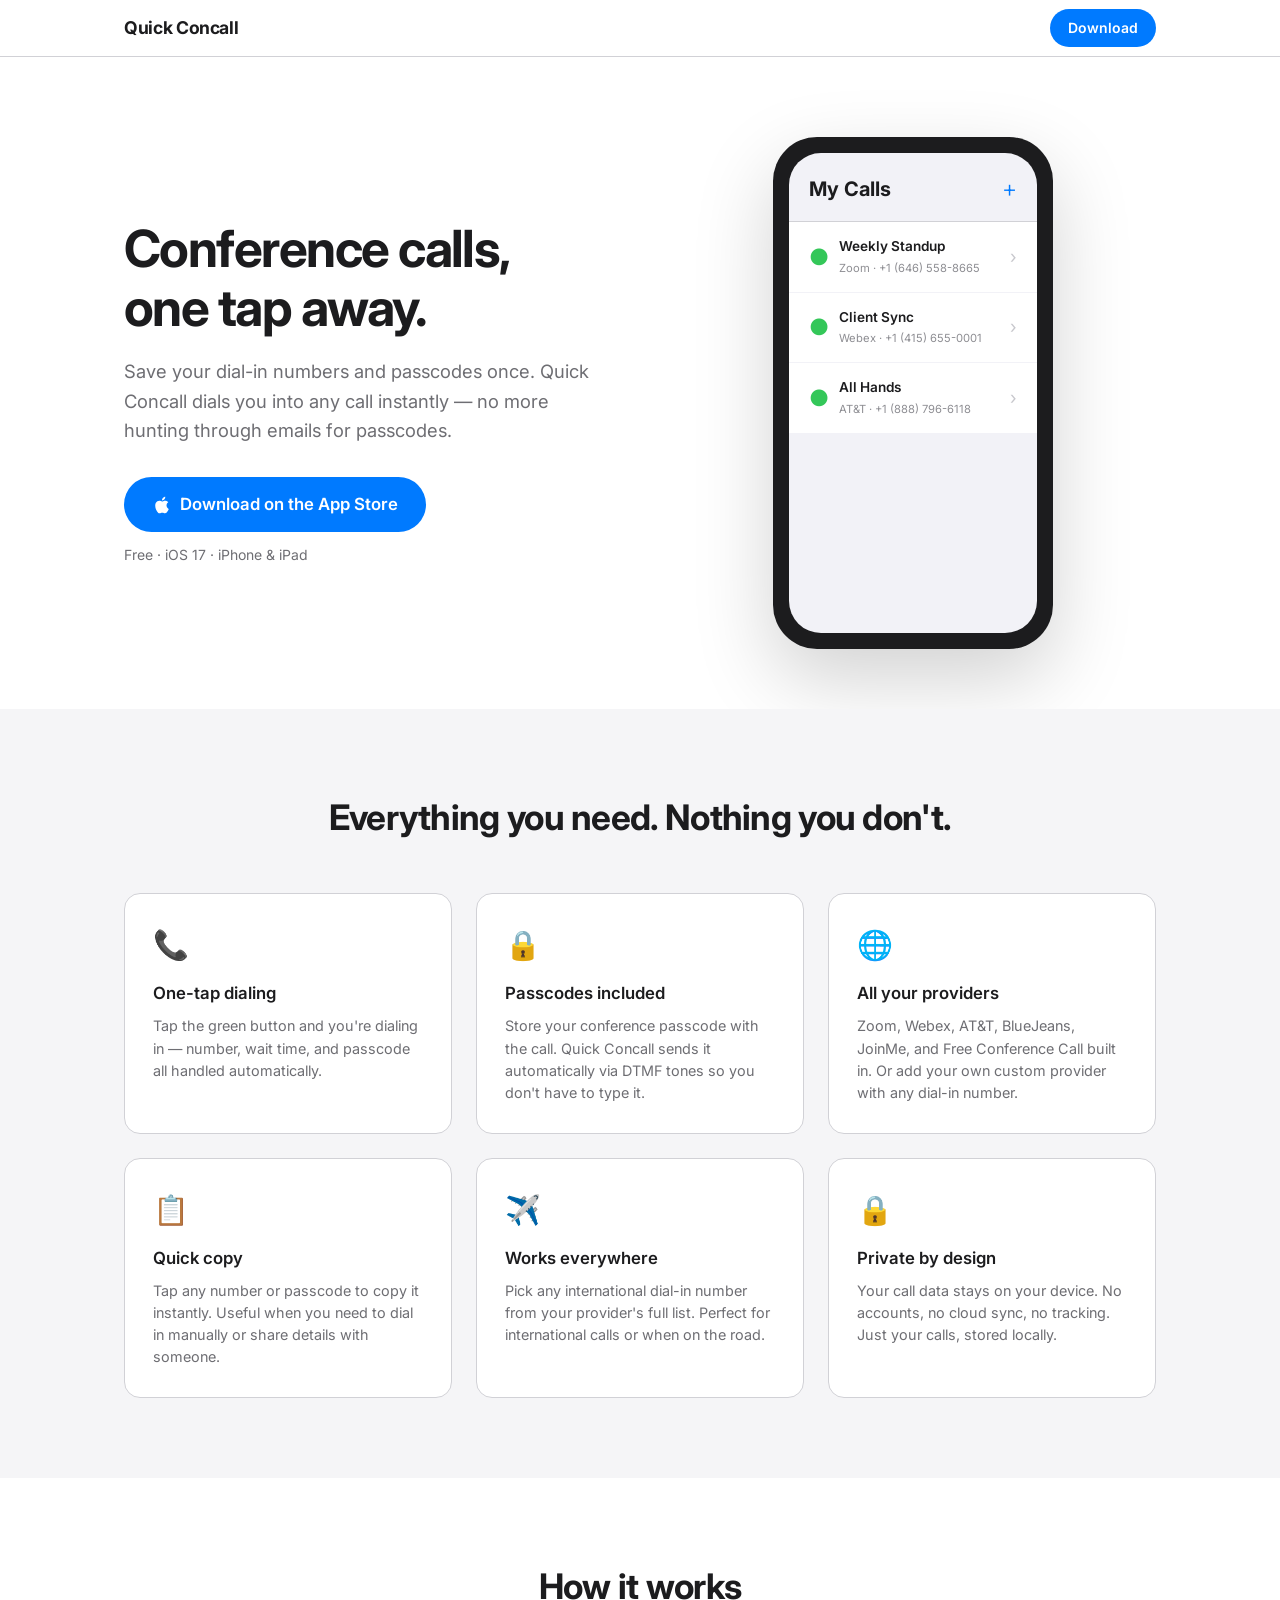
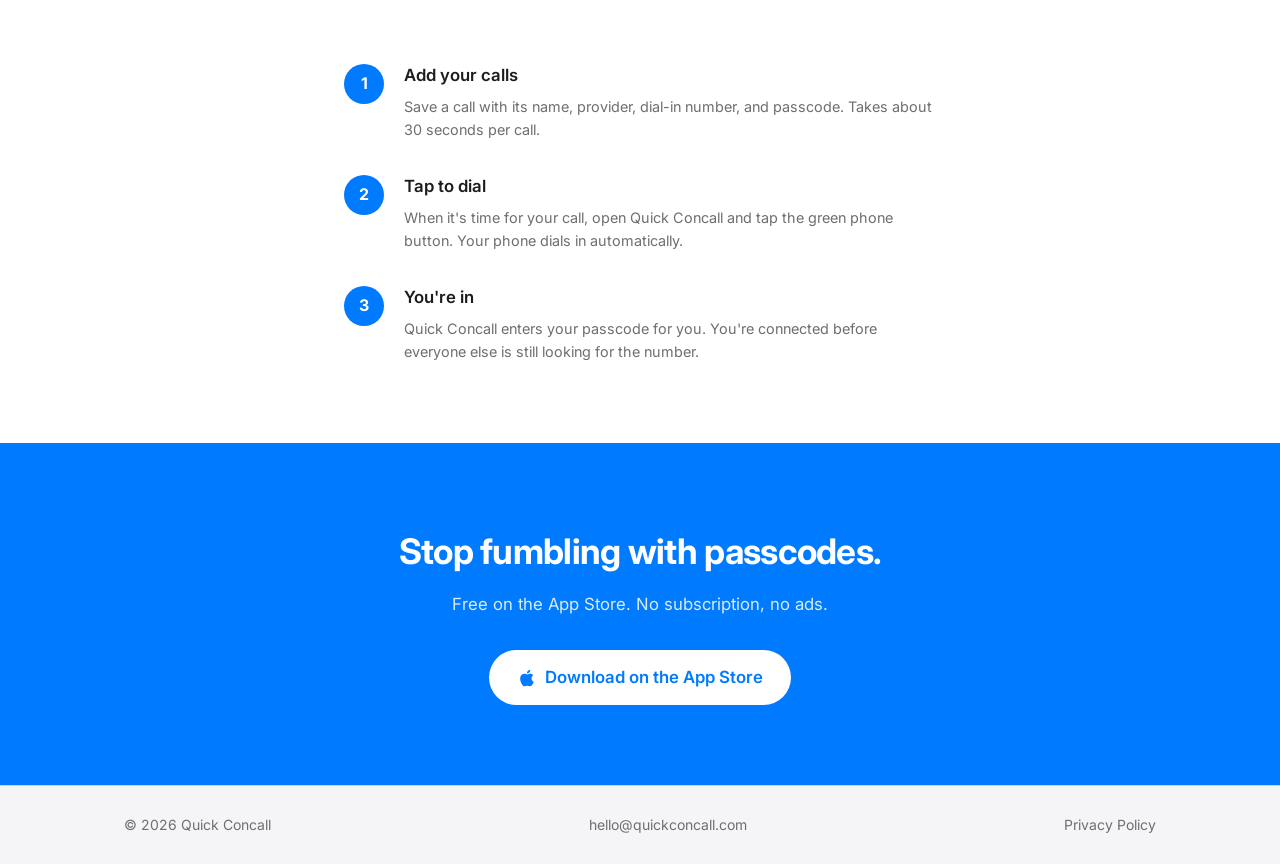
==== index.html @ 37980966 "Initial marketing site" ====
<!DOCTYPE html>
<html lang="en">
<head>
  <meta charset="UTF-8" />
  <meta name="viewport" content="width=device-width, initial-scale=1.0" />
  <title>Quick Concall — Dial into conference calls instantly</title>
  <meta name="description" content="Quick Concall saves your conference call numbers and dials in with one tap. No more fumbling for passcodes." />
  <link rel="preconnect" href="https://fonts.googleapis.com" />
  <link rel="preconnect" href="https://fonts.gstatic.com" crossorigin />
  <link href="https://fonts.googleapis.com/css2?family=Inter:wght@400;500;600;700&display=swap" rel="stylesheet" />
  <link rel="stylesheet" href="styles.css" />
</head>
<body>

  <header class="nav">
    <div class="container nav-inner">
      <span class="logo">Quick Concall</span>
      <a class="btn btn-small" href="https://apps.apple.com/app/id6738076093">Download</a>
    </div>
  </header>

  <main>

    <!-- Hero -->
    <section class="hero">
      <div class="container hero-inner">
        <div class="hero-text">
          <h1>Conference calls,<br>one tap away.</h1>
          <p class="lead">Save your dial-in numbers and passcodes once. Quick Concall dials you into any call instantly — no more hunting through emails for passcodes.</p>
          <a class="btn btn-large" href="https://apps.apple.com/app/id6738076093">
            <svg width="20" height="20" viewBox="0 0 24 24" fill="currentColor" aria-hidden="true">
              <path d="M18.71 19.5c-.83 1.24-1.71 2.45-3.05 2.47-1.34.03-1.77-.79-3.29-.79-1.53 0-2 .77-3.27.82-1.31.05-2.3-1.32-3.14-2.53C4.25 17 2.94 12.45 4.7 9.39c.87-1.52 2.43-2.48 4.12-2.51 1.28-.02 2.5.87 3.29.87.78 0 2.26-1.07 3.8-.91.65.03 2.47.26 3.64 1.98-.09.06-2.17 1.28-2.15 3.81.03 3.02 2.65 4.03 2.68 4.04-.03.07-.42 1.44-1.38 2.83M13 3.5c.73-.83 1.94-1.46 2.94-1.5.13 1.17-.34 2.35-1.04 3.19-.69.85-1.83 1.51-2.95 1.42-.15-1.15.41-2.35 1.05-3.11z"/>
            </svg>
            Download on the App Store
          </a>
          <p class="sub">Free · iOS 17 · iPhone &amp; iPad</p>
        </div>
        <div class="hero-image">
          <div class="phone-mockup">
            <div class="phone-screen">
              <div class="mock-header">
                <span class="mock-title">My Calls</span>
                <span class="mock-plus">+</span>
              </div>
              <div class="mock-calls">
                <div class="mock-call">
                  <span class="mock-dial">&#9679;</span>
                  <div class="mock-info">
                    <span class="mock-name">Weekly Standup</span>
                    <span class="mock-sub">Zoom · +1 (646) 558-8665</span>
                  </div>
                  <span class="mock-arrow">›</span>
                </div>
                <div class="mock-call">
                  <span class="mock-dial">&#9679;</span>
                  <div class="mock-info">
                    <span class="mock-name">Client Sync</span>
                    <span class="mock-sub">Webex · +1 (415) 655-0001</span>
                  </div>
                  <span class="mock-arrow">›</span>
                </div>
                <div class="mock-call">
                  <span class="mock-dial">&#9679;</span>
                  <div class="mock-info">
                    <span class="mock-name">All Hands</span>
                    <span class="mock-sub">AT&amp;T · +1 (888) 796-6118</span>
                  </div>
                  <span class="mock-arrow">›</span>
                </div>
              </div>
            </div>
          </div>
        </div>
      </div>
    </section>

    <!-- Features -->
    <section class="features">
      <div class="container">
        <h2>Everything you need. Nothing you don't.</h2>
        <div class="feature-grid">
          <div class="feature-card">
            <div class="feature-icon">📞</div>
            <h3>One-tap dialing</h3>
            <p>Tap the green button and you're dialing in — number, wait time, and passcode all handled automatically.</p>
          </div>
          <div class="feature-card">
            <div class="feature-icon">🔒</div>
            <h3>Passcodes included</h3>
            <p>Store your conference passcode with the call. Quick Concall sends it automatically via DTMF tones so you don't have to type it.</p>
          </div>
          <div class="feature-card">
            <div class="feature-icon">🌐</div>
            <h3>All your providers</h3>
            <p>Zoom, Webex, AT&amp;T, BlueJeans, JoinMe, and Free Conference Call built in. Or add your own custom provider with any dial-in number.</p>
          </div>
          <div class="feature-card">
            <div class="feature-icon">📋</div>
            <h3>Quick copy</h3>
            <p>Tap any number or passcode to copy it instantly. Useful when you need to dial in manually or share details with someone.</p>
          </div>
          <div class="feature-card">
            <div class="feature-icon">✈️</div>
            <h3>Works everywhere</h3>
            <p>Pick any international dial-in number from your provider's full list. Perfect for international calls or when on the road.</p>
          </div>
          <div class="feature-card">
            <div class="feature-icon">🔒</div>
            <h3>Private by design</h3>
            <p>Your call data stays on your device. No accounts, no cloud sync, no tracking. Just your calls, stored locally.</p>
          </div>
        </div>
      </div>
    </section>

    <!-- How it works -->
    <section class="how">
      <div class="container how-inner">
        <h2>How it works</h2>
        <ol class="steps">
          <li>
            <span class="step-num">1</span>
            <div>
              <h3>Add your calls</h3>
              <p>Save a call with its name, provider, dial-in number, and passcode. Takes about 30 seconds per call.</p>
            </div>
          </li>
          <li>
            <span class="step-num">2</span>
            <div>
              <h3>Tap to dial</h3>
              <p>When it's time for your call, open Quick Concall and tap the green phone button. Your phone dials in automatically.</p>
            </div>
          </li>
          <li>
            <span class="step-num">3</span>
            <div>
              <h3>You're in</h3>
              <p>Quick Concall enters your passcode for you. You're connected before everyone else is still looking for the number.</p>
            </div>
          </li>
        </ol>
      </div>
    </section>

    <!-- CTA -->
    <section class="cta">
      <div class="container">
        <h2>Stop fumbling with passcodes.</h2>
        <p>Free on the App Store. No subscription, no ads.</p>
        <a class="btn btn-large btn-white" href="https://apps.apple.com/app/id6738076093">
          <svg width="20" height="20" viewBox="0 0 24 24" fill="currentColor" aria-hidden="true">
            <path d="M18.71 19.5c-.83 1.24-1.71 2.45-3.05 2.47-1.34.03-1.77-.79-3.29-.79-1.53 0-2 .77-3.27.82-1.31.05-2.3-1.32-3.14-2.53C4.25 17 2.94 12.45 4.7 9.39c.87-1.52 2.43-2.48 4.12-2.51 1.28-.02 2.5.87 3.29.87.78 0 2.26-1.07 3.8-.91.65.03 2.47.26 3.64 1.98-.09.06-2.17 1.28-2.15 3.81.03 3.02 2.65 4.03 2.68 4.04-.03.07-.42 1.44-1.38 2.83M13 3.5c.73-.83 1.94-1.46 2.94-1.5.13 1.17-.34 2.35-1.04 3.19-.69.85-1.83 1.51-2.95 1.42-.15-1.15.41-2.35 1.05-3.11z"/>
          </svg>
          Download on the App Store
        </a>
      </div>
    </section>

  </main>

  <footer>
    <div class="container footer-inner">
      <span>© 2026 Quick Concall</span>
      <a href="mailto:hello@quickconcall.com">hello@quickconcall.com</a>
      <a href="privacy.html">Privacy Policy</a>
    </div>
  </footer>

</body>
</html>
---- styles.css ----
*, *::before, *::after { box-sizing: border-box; margin: 0; padding: 0; }

:root {
  --green: #34C759;
  --green-dark: #2aA84A;
  --blue: #007AFF;
  --blue-dark: #0062cc;
  --text: #1C1C1E;
  --text-sub: #6E6E73;
  --bg: #FFFFFF;
  --bg-alt: #F5F5F7;
  --border: #D1D1D6;
  --radius: 16px;
}

html { scroll-behavior: smooth; }

body {
  font-family: 'Inter', -apple-system, BlinkMacSystemFont, 'Segoe UI', sans-serif;
  color: var(--text);
  background: var(--bg);
  line-height: 1.6;
  -webkit-font-smoothing: antialiased;
}

.container {
  max-width: 1080px;
  margin: 0 auto;
  padding: 0 24px;
}

/* ── Nav ── */
.nav {
  position: sticky;
  top: 0;
  z-index: 100;
  background: rgba(255,255,255,0.85);
  backdrop-filter: blur(20px);
  -webkit-backdrop-filter: blur(20px);
  border-bottom: 1px solid var(--border);
}

.nav-inner {
  display: flex;
  align-items: center;
  justify-content: space-between;
  height: 56px;
}

.logo {
  font-weight: 700;
  font-size: 1.1rem;
  letter-spacing: -0.02em;
  color: var(--text);
}

/* ── Buttons ── */
.btn {
  display: inline-flex;
  align-items: center;
  gap: 8px;
  font-weight: 600;
  border-radius: 100px;
  text-decoration: none;
  transition: background 0.15s, transform 0.1s;
  cursor: pointer;
  border: none;
}

.btn:active { transform: scale(0.97); }

.btn-small {
  background: var(--blue);
  color: #fff;
  font-size: 0.875rem;
  padding: 8px 18px;
}

.btn-small:hover { background: var(--blue-dark); }

.btn-large {
  background: var(--blue);
  color: #fff;
  font-size: 1.05rem;
  padding: 14px 28px;
}

.btn-large:hover { background: var(--blue-dark); }

.btn-white {
  background: #fff;
  color: var(--blue);
}

.btn-white:hover { background: #f0f4ff; }

/* ── Hero ── */
.hero {
  padding: 80px 0 60px;
  overflow: hidden;
}

.hero-inner {
  display: grid;
  grid-template-columns: 1fr 1fr;
  gap: 60px;
  align-items: center;
}

.hero-text h1 {
  font-size: clamp(2.2rem, 5vw, 3.2rem);
  font-weight: 700;
  letter-spacing: -0.03em;
  line-height: 1.15;
  margin-bottom: 20px;
  color: var(--text);
}

.lead {
  font-size: 1.15rem;
  color: var(--text-sub);
  margin-bottom: 32px;
  max-width: 480px;
}

.sub {
  margin-top: 12px;
  font-size: 0.875rem;
  color: var(--text-sub);
}

/* ── Phone mockup ── */
.hero-image {
  display: flex;
  justify-content: center;
}

.phone-mockup {
  width: 280px;
  background: #1C1C1E;
  border-radius: 44px;
  padding: 16px;
  box-shadow: 0 30px 80px rgba(0,0,0,0.18), 0 0 0 1px rgba(255,255,255,0.08);
}

.phone-screen {
  background: #F2F2F7;
  border-radius: 32px;
  overflow: hidden;
  padding: 20px 0 8px;
  min-height: 480px;
}

.mock-header {
  display: flex;
  align-items: center;
  justify-content: space-between;
  padding: 0 20px 16px;
  border-bottom: 1px solid #D1D1D6;
}

.mock-title {
  font-size: 1.25rem;
  font-weight: 700;
  color: #1C1C1E;
}

.mock-plus {
  font-size: 1.5rem;
  color: #007AFF;
  font-weight: 300;
  line-height: 1;
}

.mock-calls {
  padding: 0;
}

.mock-call {
  display: flex;
  align-items: center;
  gap: 10px;
  padding: 14px 20px;
  background: #fff;
  margin: 0;
  border-bottom: 1px solid #F2F2F7;
}

.mock-dial {
  font-size: 1.4rem;
  color: #34C759;
  line-height: 1;
  flex-shrink: 0;
}

.mock-info {
  flex: 1;
  display: flex;
  flex-direction: column;
  gap: 2px;
  min-width: 0;
}

.mock-name {
  font-size: 0.85rem;
  font-weight: 600;
  color: #1C1C1E;
  white-space: nowrap;
  overflow: hidden;
  text-overflow: ellipsis;
}

.mock-sub {
  font-size: 0.7rem;
  color: #8E8E93;
  white-space: nowrap;
  overflow: hidden;
  text-overflow: ellipsis;
}

.mock-arrow {
  color: #C7C7CC;
  font-size: 1.1rem;
  flex-shrink: 0;
}

/* ── Features ── */
.features {
  background: var(--bg-alt);
  padding: 80px 0;
}

.features h2, .how h2, .cta h2 {
  text-align: center;
  font-size: clamp(1.6rem, 3vw, 2.2rem);
  font-weight: 700;
  letter-spacing: -0.02em;
  margin-bottom: 48px;
}

.feature-grid {
  display: grid;
  grid-template-columns: repeat(3, 1fr);
  gap: 24px;
}

.feature-card {
  background: #fff;
  border-radius: var(--radius);
  padding: 28px;
  border: 1px solid var(--border);
}

.feature-icon {
  font-size: 1.8rem;
  margin-bottom: 12px;
}

.feature-card h3 {
  font-size: 1.05rem;
  font-weight: 600;
  margin-bottom: 8px;
}

.feature-card p {
  font-size: 0.9rem;
  color: var(--text-sub);
  line-height: 1.55;
}

/* ── How it works ── */
.how {
  padding: 80px 0;
}

.how-inner {
  max-width: 640px;
}

.steps {
  list-style: none;
  display: flex;
  flex-direction: column;
  gap: 32px;
}

.steps li {
  display: flex;
  gap: 20px;
  align-items: flex-start;
}

.step-num {
  flex-shrink: 0;
  width: 40px;
  height: 40px;
  border-radius: 50%;
  background: var(--blue);
  color: #fff;
  font-weight: 700;
  font-size: 1rem;
  display: flex;
  align-items: center;
  justify-content: center;
  margin-top: 2px;
}

.steps h3 {
  font-size: 1.05rem;
  font-weight: 600;
  margin-bottom: 6px;
}

.steps p {
  font-size: 0.9rem;
  color: var(--text-sub);
}

/* ── CTA ── */
.cta {
  background: var(--blue);
  padding: 80px 0;
  text-align: center;
  color: #fff;
}

.cta h2, .cta p {
  color: #fff;
}

.cta h2 { margin-bottom: 12px; }

.cta p {
  font-size: 1.05rem;
  opacity: 0.85;
  margin-bottom: 32px;
}

/* ── Footer ── */
footer {
  background: var(--bg-alt);
  border-top: 1px solid var(--border);
  padding: 28px 0;
}

.footer-inner {
  display: flex;
  align-items: center;
  justify-content: space-between;
  gap: 16px;
  flex-wrap: wrap;
  font-size: 0.875rem;
  color: var(--text-sub);
}

footer a {
  color: var(--text-sub);
  text-decoration: none;
}

footer a:hover { color: var(--blue); }

/* ── Responsive ── */
@media (max-width: 760px) {
  .hero { padding: 48px 0 40px; }

  .hero-inner {
    grid-template-columns: 1fr;
    gap: 40px;
  }

  .hero-image { order: -1; }

  .phone-mockup { width: 240px; }

  .feature-grid {
    grid-template-columns: 1fr;
  }

  .footer-inner {
    flex-direction: column;
    align-items: flex-start;
  }
}

@media (max-width: 480px) {
  .feature-grid {
    grid-template-columns: 1fr;
  }
}
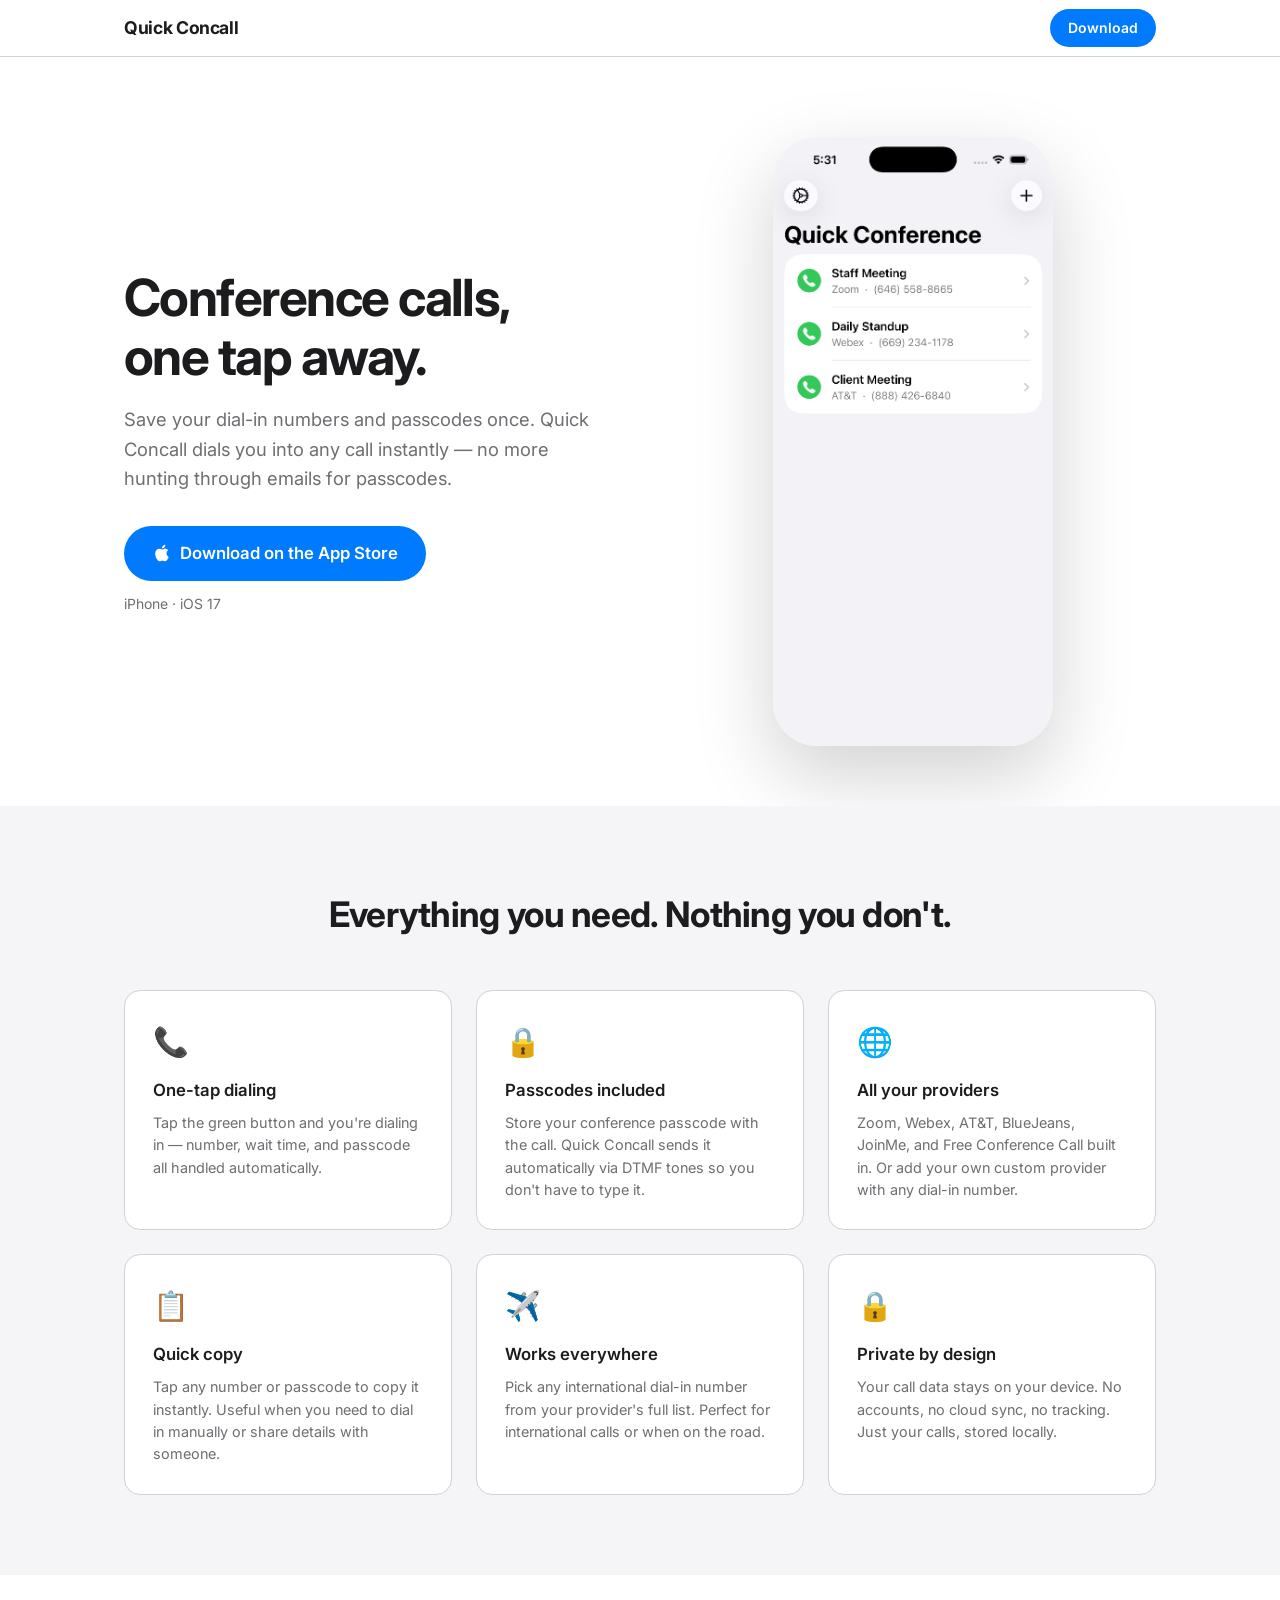
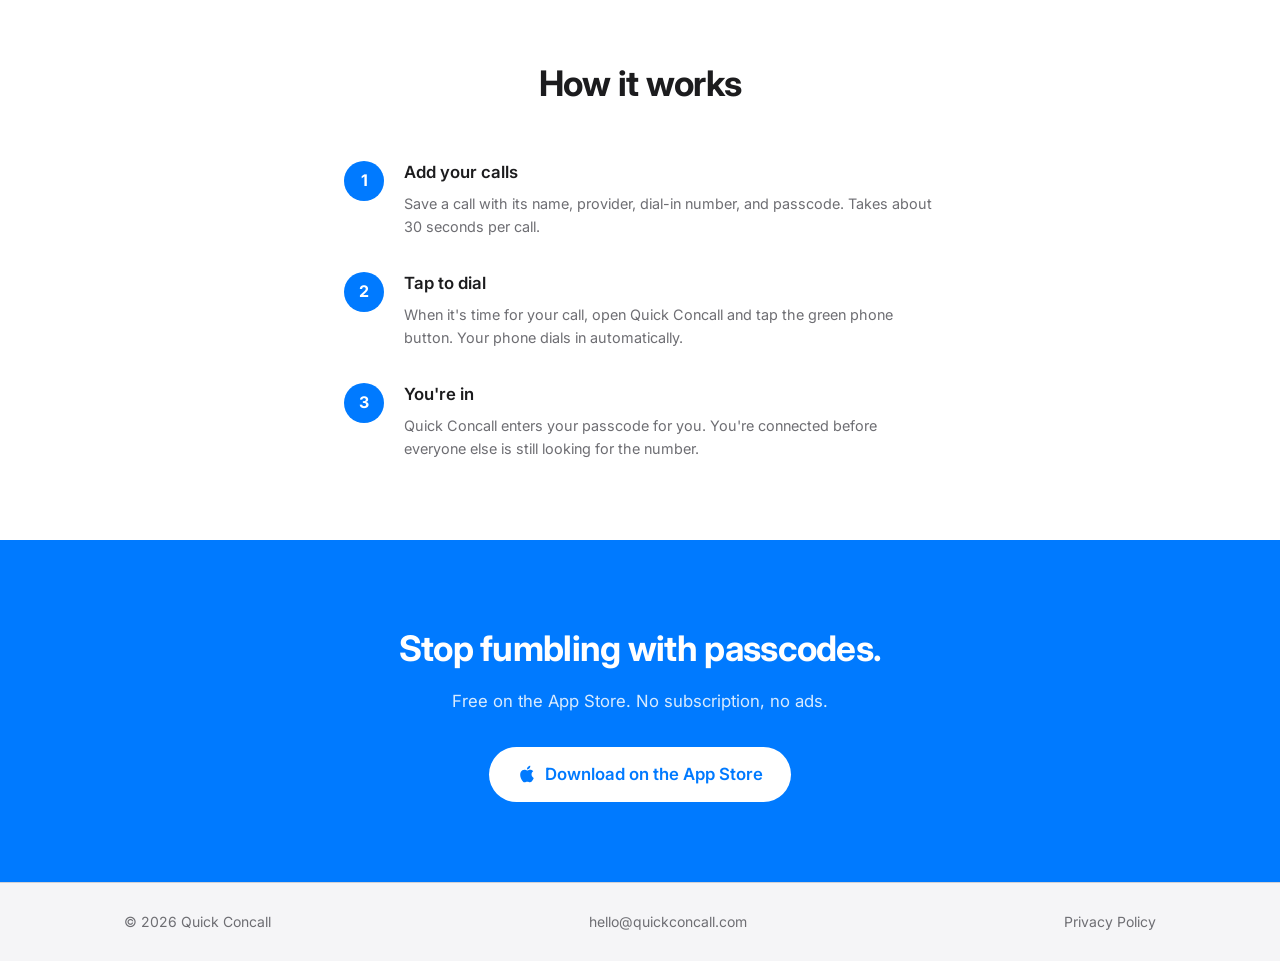
==== commit 25dbc008: "Use real app screenshot; remove iPad and pricing from hero" ====
--- a/index.html
+++ b/index.html
@@ -33,43 +33,10 @@
             </svg>
             Download on the App Store
           </a>
-          <p class="sub">Free · iOS 17 · iPhone &amp; iPad</p>
+          <p class="sub">iPhone · iOS 17</p>
         </div>
         <div class="hero-image">
-          <div class="phone-mockup">
-            <div class="phone-screen">
-              <div class="mock-header">
-                <span class="mock-title">My Calls</span>
-                <span class="mock-plus">+</span>
-              </div>
-              <div class="mock-calls">
-                <div class="mock-call">
-                  <span class="mock-dial">&#9679;</span>
-                  <div class="mock-info">
-                    <span class="mock-name">Weekly Standup</span>
-                    <span class="mock-sub">Zoom · +1 (646) 558-8665</span>
-                  </div>
-                  <span class="mock-arrow">›</span>
-                </div>
-                <div class="mock-call">
-                  <span class="mock-dial">&#9679;</span>
-                  <div class="mock-info">
-                    <span class="mock-name">Client Sync</span>
-                    <span class="mock-sub">Webex · +1 (415) 655-0001</span>
-                  </div>
-                  <span class="mock-arrow">›</span>
-                </div>
-                <div class="mock-call">
-                  <span class="mock-dial">&#9679;</span>
-                  <div class="mock-info">
-                    <span class="mock-name">All Hands</span>
-                    <span class="mock-sub">AT&amp;T · +1 (888) 796-6118</span>
-                  </div>
-                  <span class="mock-arrow">›</span>
-                </div>
-              </div>
-            </div>
-          </div>
+          <img src="screenshot.png" alt="Quick Concall main screen showing a list of conference calls" class="app-screenshot" />
         </div>
       </div>
     </section>
--- a/styles.css
+++ b/styles.css
@@ -129,99 +129,17 @@
   color: var(--text-sub);
 }
 
-/* ── Phone mockup ── */
+/* ── App screenshot ── */
 .hero-image {
   display: flex;
   justify-content: center;
 }
 
-.phone-mockup {
+.app-screenshot {
   width: 280px;
-  background: #1C1C1E;
   border-radius: 44px;
-  padding: 16px;
-  box-shadow: 0 30px 80px rgba(0,0,0,0.18), 0 0 0 1px rgba(255,255,255,0.08);
-}
-
-.phone-screen {
-  background: #F2F2F7;
-  border-radius: 32px;
-  overflow: hidden;
-  padding: 20px 0 8px;
-  min-height: 480px;
-}
-
-.mock-header {
-  display: flex;
-  align-items: center;
-  justify-content: space-between;
-  padding: 0 20px 16px;
-  border-bottom: 1px solid #D1D1D6;
-}
-
-.mock-title {
-  font-size: 1.25rem;
-  font-weight: 700;
-  color: #1C1C1E;
-}
-
-.mock-plus {
-  font-size: 1.5rem;
-  color: #007AFF;
-  font-weight: 300;
-  line-height: 1;
-}
-
-.mock-calls {
-  padding: 0;
-}
-
-.mock-call {
-  display: flex;
-  align-items: center;
-  gap: 10px;
-  padding: 14px 20px;
-  background: #fff;
-  margin: 0;
-  border-bottom: 1px solid #F2F2F7;
-}
-
-.mock-dial {
-  font-size: 1.4rem;
-  color: #34C759;
-  line-height: 1;
-  flex-shrink: 0;
-}
-
-.mock-info {
-  flex: 1;
-  display: flex;
-  flex-direction: column;
-  gap: 2px;
-  min-width: 0;
-}
-
-.mock-name {
-  font-size: 0.85rem;
-  font-weight: 600;
-  color: #1C1C1E;
-  white-space: nowrap;
-  overflow: hidden;
-  text-overflow: ellipsis;
-}
-
-.mock-sub {
-  font-size: 0.7rem;
-  color: #8E8E93;
-  white-space: nowrap;
-  overflow: hidden;
-  text-overflow: ellipsis;
-}
-
-.mock-arrow {
-  color: #C7C7CC;
-  font-size: 1.1rem;
-  flex-shrink: 0;
+  box-shadow: 0 30px 80px rgba(0,0,0,0.18);
+  display: block;
 }
 
 /* ── Features ── */
@@ -371,7 +289,7 @@
 
   .hero-image { order: -1; }
 
-  .phone-mockup { width: 240px; }
+  .app-screenshot { width: 240px; }
 
   .feature-grid {
     grid-template-columns: 1fr;
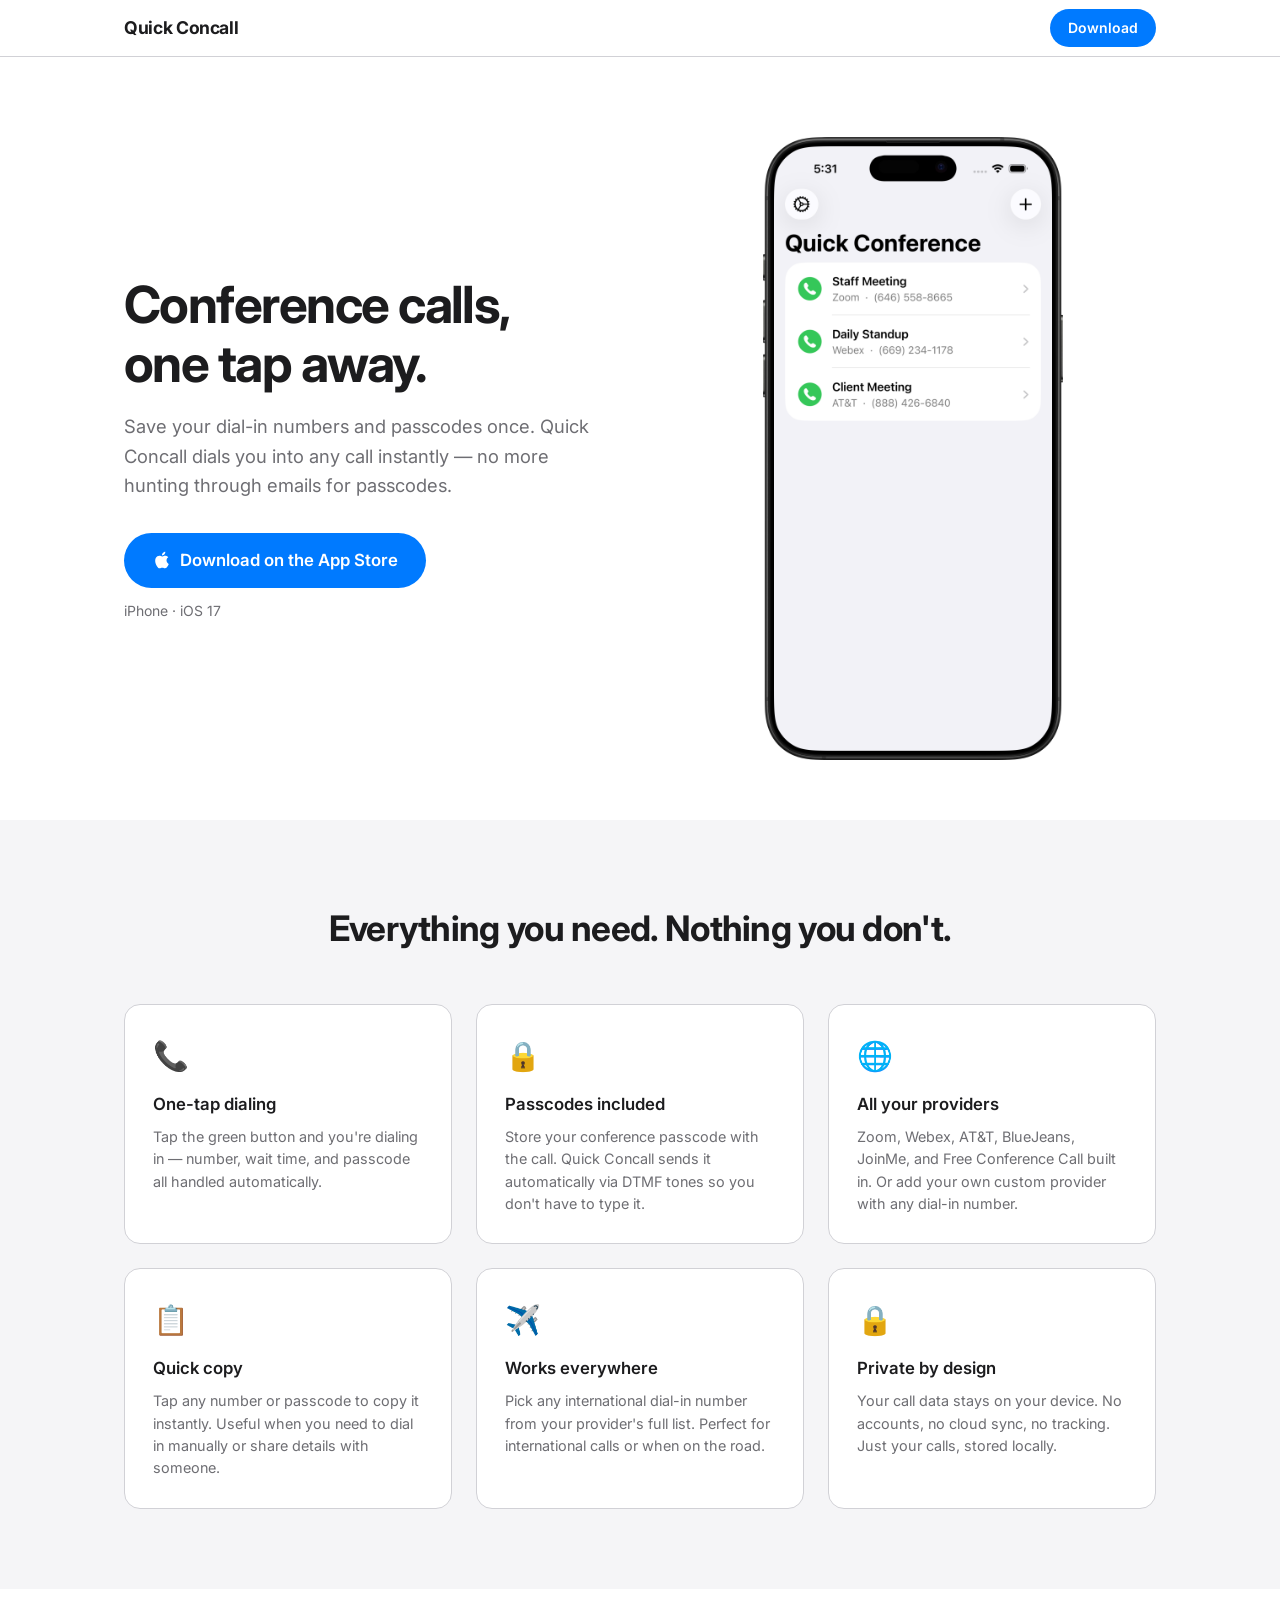
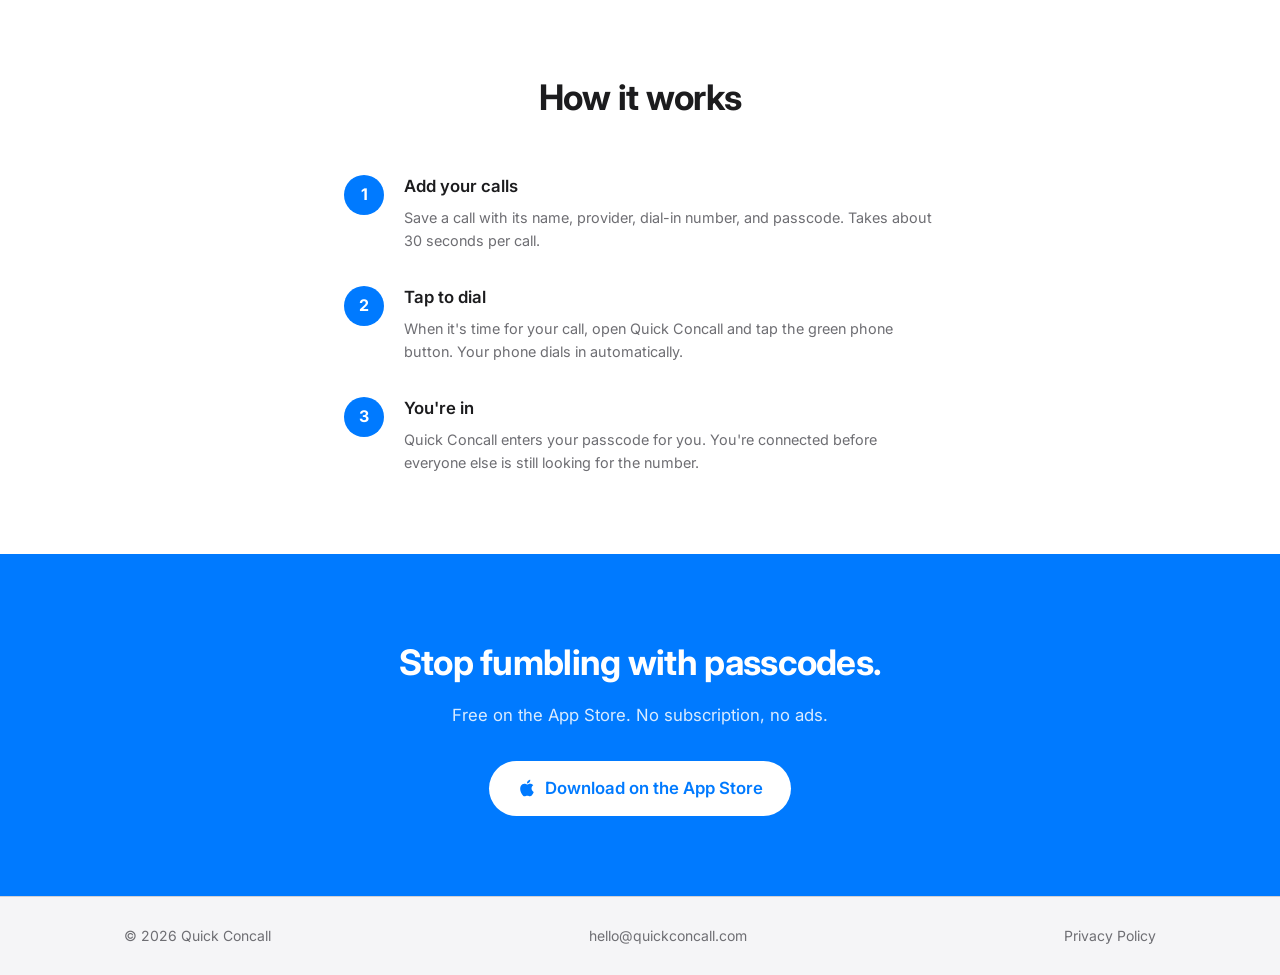
==== commit 590da762: "Fix App Store link to correct app ID" ====
--- a/index.html
+++ b/index.html
@@ -15,7 +15,7 @@
   <header class="nav">
     <div class="container nav-inner">
       <span class="logo">Quick Concall</span>
-      <a class="btn btn-small" href="https://apps.apple.com/app/id6738076093">Download</a>
+      <a class="btn btn-small" href="https://apps.apple.com/us/app/quick-concall/id1399948033">Download</a>
     </div>
   </header>
 
@@ -27,7 +27,7 @@
         <div class="hero-text">
           <h1>Conference calls,<br>one tap away.</h1>
           <p class="lead">Save your dial-in numbers and passcodes once. Quick Concall dials you into any call instantly — no more hunting through emails for passcodes.</p>
-          <a class="btn btn-large" href="https://apps.apple.com/app/id6738076093">
+          <a class="btn btn-large" href="https://apps.apple.com/us/app/quick-concall/id1399948033">
             <svg width="20" height="20" viewBox="0 0 24 24" fill="currentColor" aria-hidden="true">
               <path d="M18.71 19.5c-.83 1.24-1.71 2.45-3.05 2.47-1.34.03-1.77-.79-3.29-.79-1.53 0-2 .77-3.27.82-1.31.05-2.3-1.32-3.14-2.53C4.25 17 2.94 12.45 4.7 9.39c.87-1.52 2.43-2.48 4.12-2.51 1.28-.02 2.5.87 3.29.87.78 0 2.26-1.07 3.8-.91.65.03 2.47.26 3.64 1.98-.09.06-2.17 1.28-2.15 3.81.03 3.02 2.65 4.03 2.68 4.04-.03.07-.42 1.44-1.38 2.83M13 3.5c.73-.83 1.94-1.46 2.94-1.5.13 1.17-.34 2.35-1.04 3.19-.69.85-1.83 1.51-2.95 1.42-.15-1.15.41-2.35 1.05-3.11z"/>
             </svg>
@@ -115,7 +115,7 @@
       <div class="container">
         <h2>Stop fumbling with passcodes.</h2>
         <p>Free on the App Store. No subscription, no ads.</p>
-        <a class="btn btn-large btn-white" href="https://apps.apple.com/app/id6738076093">
+        <a class="btn btn-large btn-white" href="https://apps.apple.com/us/app/quick-concall/id1399948033">
           <svg width="20" height="20" viewBox="0 0 24 24" fill="currentColor" aria-hidden="true">
             <path d="M18.71 19.5c-.83 1.24-1.71 2.45-3.05 2.47-1.34.03-1.77-.79-3.29-.79-1.53 0-2 .77-3.27.82-1.31.05-2.3-1.32-3.14-2.53C4.25 17 2.94 12.45 4.7 9.39c.87-1.52 2.43-2.48 4.12-2.51 1.28-.02 2.5.87 3.29.87.78 0 2.26-1.07 3.8-.91.65.03 2.47.26 3.64 1.98-.09.06-2.17 1.28-2.15 3.81.03 3.02 2.65 4.03 2.68 4.04-.03.07-.42 1.44-1.38 2.83M13 3.5c.73-.83 1.94-1.46 2.94-1.5.13 1.17-.34 2.35-1.04 3.19-.69.85-1.83 1.51-2.95 1.42-.15-1.15.41-2.35 1.05-3.11z"/>
           </svg>
--- a/styles.css
+++ b/styles.css
@@ -136,9 +136,7 @@
 }
 
 .app-screenshot {
-  width: 280px;
-  border-radius: 44px;
-  box-shadow: 0 30px 80px rgba(0,0,0,0.18);
+  width: 300px;
   display: block;
 }
 
@@ -289,7 +287,7 @@
 
   .hero-image { order: -1; }
 
-  .app-screenshot { width: 240px; }
+  .app-screenshot { width: 220px; }
 
   .feature-grid {
     grid-template-columns: 1fr;
